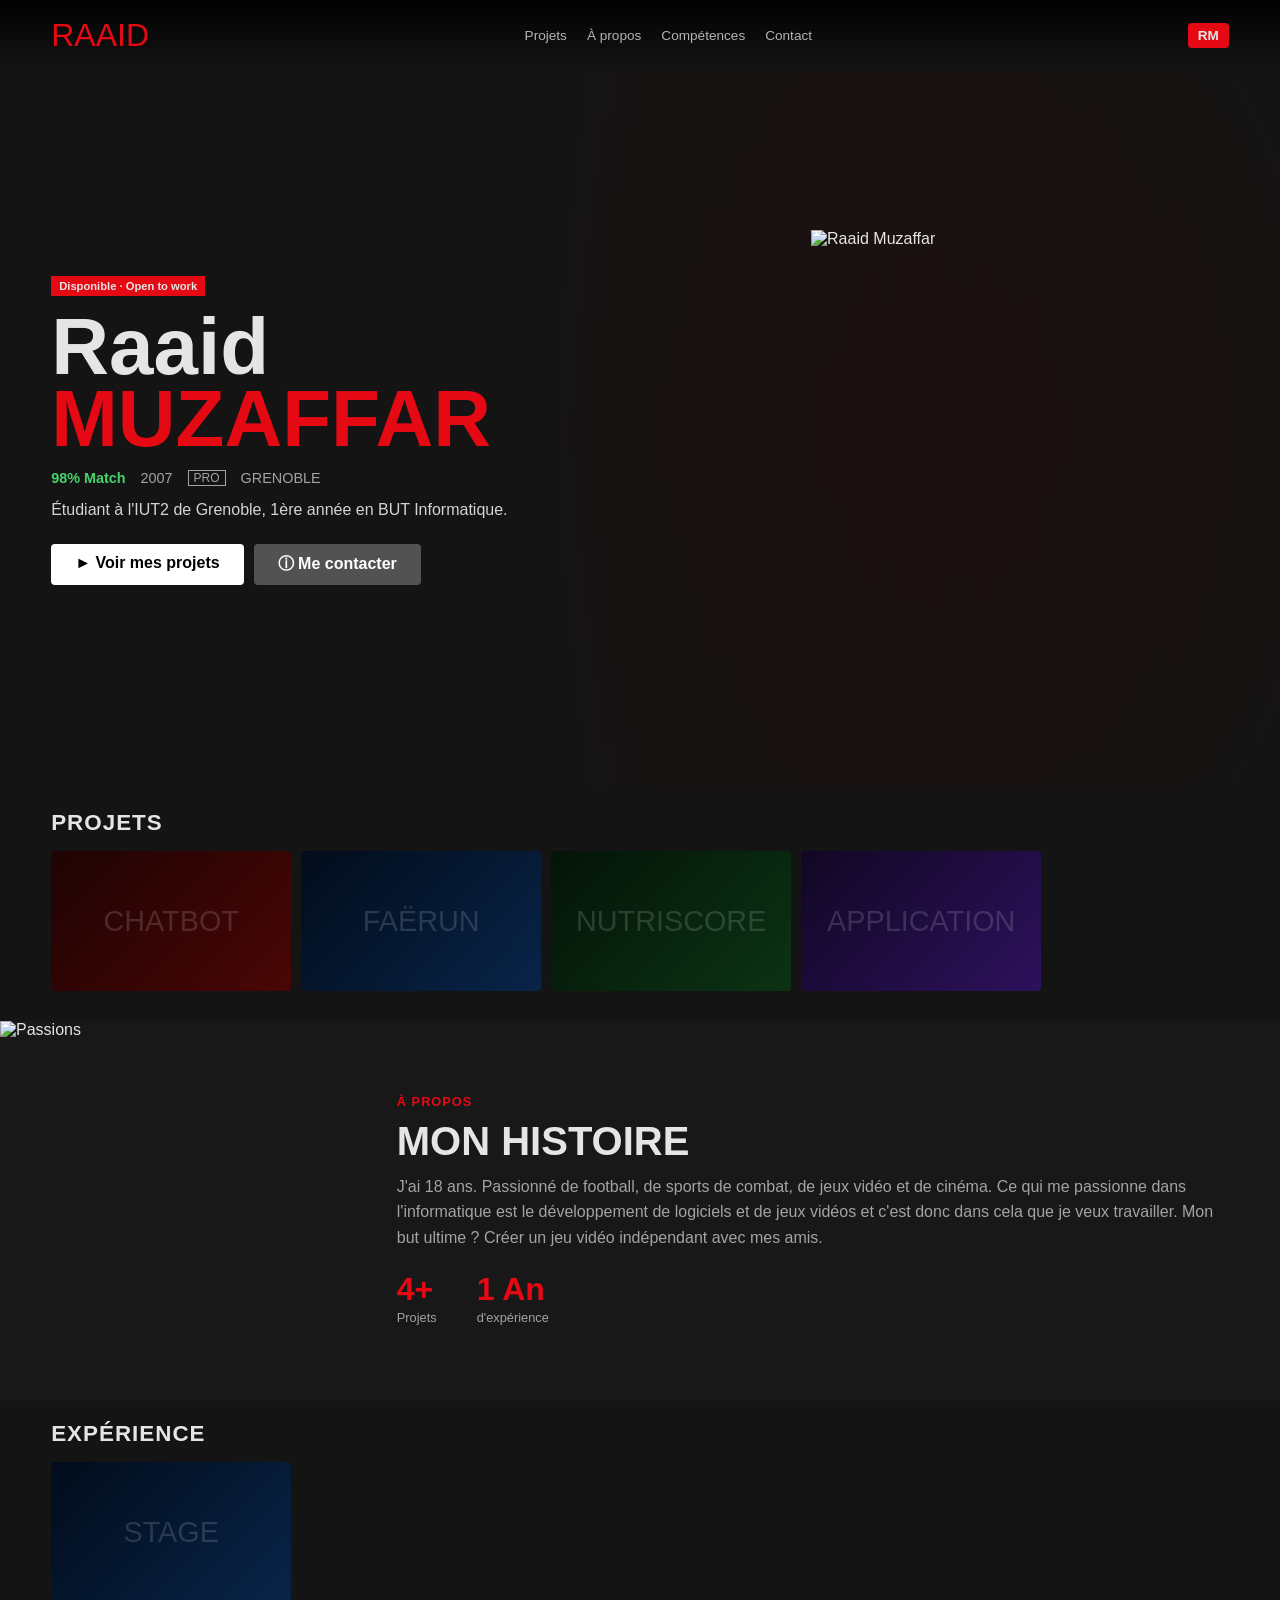
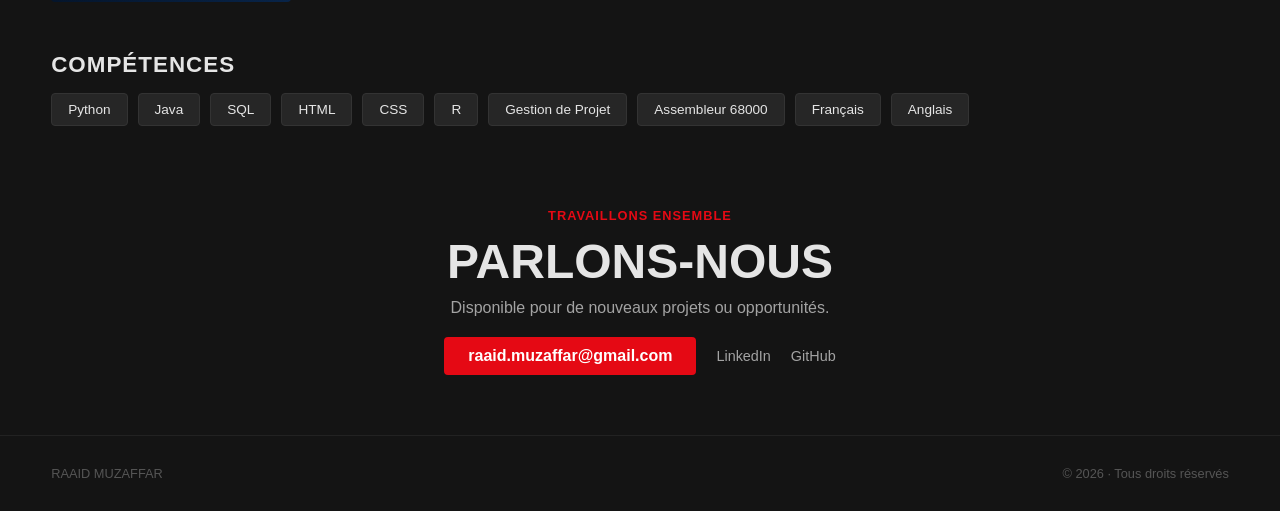
==== index.html @ b2a7c962 "Add files via upload" ====
<!DOCTYPE html>
<html lang="fr">
<head>
  <meta charset="UTF-8">
  <meta name="viewport" content="width=device-width, initial-scale=1.0">
  <title>Raaid Muzaffar - Portfolio</title>
  <link rel="stylesheet" href="cssportfolio.css">
</head>
<body>

<nav class="barrenav">
  <div class="logo">RAAID</div>
  <ul class="liennav">
    <li><a href="#projets">Projets</a></li>
    <li><a href="#àpropos">À propos</a></li>
    <li><a href="#comp">Compétences</a></li>
    <li><a href="#contact">Contact</a></li>
  </ul>
  <div class="avatar">RM</div>
</nav>

<section class="principal">
  <div class="contenu-prin">
    <span class="badge">Disponible · Open to work</span>
    <h1 class="titre-prin">Raaid<br><span>MUZAFFAR</span></h1>
    <div class="infos-prin">
      <span class="match">98% Match</span>
      <span>2007</span>
      <span class="maturité">PRO</span>
      <span>GRENOBLE</span>
    </div>
    <p class="desc-prin">Étudiant à l'IUT2 de Grenoble, 1ère année en BUT Informatique.</p>
    <div class="btn-prin">
      <a href="#projets" class="btn-proj">► Voir mes projets</a>
      <a href="#contact" class="btn-cont">ⓘ Me contacter</a>
    </div>
  </div>
  <div class="photo-prin">
    <img src="https://i.postimg.cc/MpTfGLQb/IMG-1125.jpg" alt="Raaid Muzaffar">
  </div>
</section>

<section class="section-row" id="projets">
  <h2 class="titre-projets">PROJETS</h2>
  <div class="contenu-projets">
    <a href="chatbot.html" class="carte proj1">
      <div class="titre-proj">CHATBOT</div>
      <div class="overlay-proj">
        <div class="nom-proj">CHATBOT</div>
        <div class="tags-proj">Java · Teamwork</div>
      </div>
    </a>
    <a href="faerun.html" class="carte proj2">
      <div class="titre-proj">FAËRUN</div>
      <div class="overlay-proj">
        <div class="nom-proj">PROJET FAËRUN</div>
        <div class="tags-proj">Java · Autonomie</div>
      </div>
    </a>
    <a href="nutriscore.html" class="carte proj3">
      <div class="titre-proj">NUTRISCORE</div>
      <div class="overlay-proj">
        <div class="nom-proj">Nutriscore</div>
        <div class="tags-proj">R · SQL · Gestion de Projet</div>
      </div>
    </a>
    <a href="application.html" class="carte proj4">
      <div class="titre-proj">APPLICATION</div>
      <div class="overlay-proj">
        <div class="nom-proj">Application</div>
        <div class="tags-proj">Java · UML</div>
      </div>
    </a>
  </div>
</section>

<section class="àpropos" id="àpropos">
  <div class="img-àpropos">
    <img src="https://i.postimg.cc/ZK7KgB7j/Passions-Portfolio.png" alt="Passions">
  </div>
  <div class="txt-àpropos">
    <span class="grostxt-àpropos">À PROPOS</span>
    <h2>MON HISTOIRE</h2>
    <p>
      J'ai 18 ans. Passionné de football, de sports de combat, de jeux vidéo et de cinéma.
      Ce qui me passionne dans l'informatique est le développement de logiciels et de jeux vidéos et c'est donc dans cela que je veux travailler.
      Mon but ultime ? Créer un jeu vidéo indépendant avec mes amis.
    </p>
    <div class="stats-àpropos">
      <div><strong>4+</strong><p>Projets</p></div>
      <div><strong>1 An</strong><p>d'expérience</p></div>
    </div>
  </div>
</section>

<section class="section-row">
  <h2 class="titre-projets">EXPÉRIENCE</h2>
  <div class="contenu-projets">
    <a href="stage-cern.html" class="carte proj2">
      <div class="titre-proj">STAGE</div>
      <div class="overlay-proj">
        <div class="nom-proj">Stage 3ème - CERN</div>
        <div class="tags-proj">Python · Fichiers</div>
      </div>
    </a>
  </div>
</section>

<section class="section-row" id="comp">
  <h2 class="titre-projets">COMPÉTENCES</h2>
  <div class="ts-comp">
    <span>Python</span><span>Java</span><span>SQL</span><span>HTML</span><span>CSS</span><span>R</span>
    <span>Gestion de Projet</span><span>Assembleur 68000</span><span>Français</span><span>Anglais</span>
  </div>
</section>

<section class="contact" id="contact">
  <span class="grostxt-àpropos">TRAVAILLONS ENSEMBLE</span>
  <h2>PARLONS-NOUS</h2>
  <p>Disponible pour de nouveaux projets ou opportunités.</p>
  <div class="lien-contact">
    <a href="mailto:raaid.muzaffar@gmail.com" class="btn-red">raaid.muzaffar@gmail.com</a>
    <a href="https://linkedin.com/in/raaid-muzaffar-5b97623b1" target="_blank" class="style-link">LinkedIn</a>
    <a href="https://github.com/raaid07" target="_blank" class="style-link">GitHub</a>
  </div>
</section>

<footer>
  <div>RAAID MUZAFFAR</div>
  <div>© 2026 · Tous droits réservés</div>
</footer>

</body>
</html>
---- cssportfolio.css ----
* { 
  margin: 0; padding: 0; box-sizing: border-box; 
}
/* Corps de la page de base menu portfoli*/
body { background: #141414;
  color: #e5e5e5;
  font-family: 'Inter', sans-serif;
  overflow-x: hidden;
  padding-top: 70px;
}
/*Tout en lien avec la barre de nvgation du portfoolio*/
.barrenav {
  position: fixed;
  top: 0; left: 0; right: 0;
  height: 70px;
  background: linear-gradient(to bottom, rgba(0,0,0,0.9), transparent);
  display: flex;
  align-items: center;
  justify-content: space-between;
  padding: 0 4%;
  z-index: 100;
}
.logo { 
  font-family: 'Bebas Neue', sans-serif; 
  font-size: 2rem; 
  color: #E50914; 
  text-decoration: none; 
}
.liennav { 
  display: flex; 
  gap: 20px; 
  list-style: none; 
}
.liennav a { 
  color: #b3b3b3; 
  text-decoration: none; 
  font-size: 0.85rem; 
}
.liennav a:hover { 
  color: #fff;}
.avatar {
  background: #E50914; padding: 5px 10px; border-radius: 4px; font-weight: bold; font-size: 0.85rem; 
}
/* Partie principal avc toutes les infos sur le portfdolio.*/
.principal { height: 80vh; display: flex; align-items: center; padding: 0 4%; gap: 40px; background: linear-gradient(to right, rgba(20,20,20,1) 40%, transparent), radial-gradient(circle, #2a0808 0%, #141414 100%);
}

.contenu-prin { 
  flex: 1; 
}

.photo-prin { flex: 0 0 300px; height: 400px; overflow: hidden; margin-right: 10%;
}

.photo-prin img { 
  width: 100%; height: 100%; object-fit: cover; object-position: top; 
}

.badge { 
  background: #E50914; 
  font-size: 0.7rem; 
  padding: 4px 8px; 
  font-weight: 600; 
  display: inline-block; 
}
.titre-prin { 
  font-family: 'Bebas Neue', sans-serif; 
  font-size: 5rem; 
  line-height: 0.9; 
  margin: 15px 0; 
}
.titre-prin span { 
  color: #E50914; 
}
.infos-prin { 
  display: flex; 
  gap: 15px; 
  font-size: 0.9rem; 
  color: #a3a3a3; 
  margin-bottom: 15px; 
}
.infos-prin .match { 
  color: #46d369; font-weight: bold; 
}
.infos-prin .maturité { 
  border: 1px solid #a3a3a3; padding: 0 5px; font-size: 0.75rem; 
}
.desc-prin { 
  max-width: 500px; color: #d4d4d4; margin-bottom: 25px; 
}
.btn-prin { 
  display: flex; gap: 10px; 
}
/* Css pour les boutoons portfolio*/
.btn-proj, .btn-cont { padding: 10px 24px; border-radius: 4px; font-weight: bold; text-decoration: none; display: inline-block; transition: 0.2s;
}
.btn-proj { 
  background: #fff; color: #000; 
}
.btn-proj:hover { 
  background: rgba(255,255,255,0.7); 
}
.btn-cont { 
  background: rgba(109,109,110,0.7); color: #fff; 
}
.btn-cont:hover { 
  background: rgba(109,109,110,0.4); 
}
.btn-red { 
  background: #E50914; color: #fff; padding: 10px 24px; border-radius: 4px; font-weight: bold; text-decoration: none; display: inline-block; 
}
/* Partie sur les projets avecc les informatiopns*/
.section-row { 
  padding: 20px 4%; 
}
.titre-projets { 
  font-family: 'Bebas Neue', sans-serif; font-size: 1.4rem; letter-spacing: 1px; margin-bottom: 15px; 
}

.contenu-projets { 
  display: flex; gap: 10px; overflow-x: auto; padding-bottom: 10px; 
}
.contenu-projets::-webkit-scrollbar { 
  display: none; 
}
/* lacarte elle meme des projets du portfolio*/
.carte {
  flex: 0 0 240px; height: 140px; border-radius: 4px; overflow: hidden; position: relative; cursor: pointer; transition: transform 0.3s; text-decoration: none; color: inherit;
}
.carte:hover { 
  transform: scale(1.05); z-index: 2; 
}
.titre-proj { 
  width: 100%; height: 100%; display: flex; align-items: center; justify-content: center; font-family: 'Bebas Neue', sans-serif; font-size: 1.8rem; color: rgba(255,255,255,0.15); 
}
.overlay-proj { 
  position: absolute; inset: 0; background: rgba(0,0,0,0.85); display: flex; flex-direction: column; justify-content: flex-end; padding: 15px; opacity: 0; transition: opacity 0.2s; 
}
.carte:hover .overlay-proj { 
  opacity: 1; 
}
.nom-proj { 
  font-weight: bold; font-size: 0.9rem; 
}
.tags-proj { 
  font-size: 0.75rem; color: #b3b3b3; margin-top: 5px; }
.proj1 { background: linear-gradient(135deg, #1f0303, #4a0606); 
}
.proj2 { 
  background: linear-gradient(135deg, #020c1b, #082449); 
}
.proj3 { 
  background: linear-gradient(135deg, #041408, #0b3314); 
}
.proj4 { 
  background: linear-gradient(135deg, #110724, #2d115c); 
}

/* la partie à propos avbec les images et la descriptionds*/
.àpropos { display: flex; align-items: stretch; background: #181818; min-height: 380px; }

.img-àpropos { flex: 0 0 26%; }
.img-àpropos img { width: 100%; height: 100%; object-fit: cover; display: block; }

.txt-àpropos { flex: 1; padding: 60px 5%; display: flex; flex-direction: column; justify-content: center; }

.grostxt-àpropos { color: #E50914; font-weight: bold; font-size: 0.8rem; letter-spacing: 1px; }
.txt-àpropos h2 { font-family: 'Bebas Neue', sans-serif; font-size: 2.5rem; margin: 10px 0; }
.txt-àpropos p { color: #a3a3a3; line-height: 1.6; }
.stats-àpropos { display: flex; gap: 40px; margin-top: 20px; }
.stats-àpropos strong { font-family: 'Bebas Neue', sans-serif; font-size: 2rem; color: #E50914; display: block; }
.stats-àpropos p { font-size: 0.8rem; }
/* La partier compétences avec toutes mes compétences du portfolio*/
.ts-comp { display: flex; flex-wrap: wrap; gap: 10px; }
.ts-comp span { background: #262626; padding: 8px 16px; border-radius: 4px; font-size: 0.85rem; border: 1px solid #333; }
/* La partie contact pour me contacter avec git mail linkedin*/
.contact { padding: 60px 4%; text-align: center; }
.contact h2 { font-family: 'Bebas Neue', sans-serif; font-size: 3rem; margin: 10px 0; }
.contact p { color: #a3a3a3; margin-bottom: 20px; }
/*les liens pour le contatc*/
.lien-contact { display: flex; justify-content: center; align-items: center; gap: 20px; }
.style-link { color: #a3a3a3; text-decoration: none; font-size: 0.9rem; }
.style-link:hover { color: #fff; text-decoration: underline; }
/* le footyer avec quelquers informaztions*/
footer { padding: 30px 4%; display: flex; justify-content: space-between; font-size: 0.8rem; color: #555; border-top: 1px solid #222; }
/* Début de la aprtie pour les pages projets donc chaque page à pratiquement la même structure donc meilleur de les relier à ce css*/
/* Css pour le bouton arrière pour retournezr à la page d'"accueil en haut de la page des projets portfolio*/
.btn-arriere { display: inline-block; margin: 24px 4% 0; color: #b3b3b3; text-decoration: none; font-size: 0.82rem; transition: color 0.2s; }
.btn-arriere:hover { color: #fff; }
/* Partie en haut à gauche des pages projets où c'et écrit le nom la date et les compétences et une mini despcription*/
.main-proj {
  min-height: 55vh;
  display: flex; align-items: flex-end;
  padding: 60px 4% 50px;
  position: relative; overflow: hidden;
}
.bg-main-proj { position: absolute; inset: 0; opacity: 0.25; }
.main-proj::before { content: ''; position: absolute; inset: 0; background: linear-gradient(to bottom, rgba(20,20,20,0.7) 0%, transparent 35%), linear-gradient(to top, #141414 0%, transparent 55%); z-index: 1;
}
.contenu-main-proj { position: relative; z-index: 2; }
.contenu-main-proj h1 { font-family: 'Bebas Neue', sans-serif; font-size: 5rem; line-height: 0.9; margin: 12px 0; }

.infos-main-proj { display: flex; gap: 8px; margin: 14px 0 18px; flex-wrap: wrap; }
.infos-main-proj span { background: rgba(38,38,38,0.8); border: 1px solid #3a3a3a; padding: 5px 14px; border-radius: 2px; font-size: 0.78rem; color: #b3b3b3; }
.infos-main-proj .tag-red { background: #E50914; border-color: #E50914; color: #fff; font-weight: 600; }
/* le reste de la partiue princiapler de la page*/
.main-structure { display: flex; padding: 0 4% 60px; align-items: flex-start; }
/* Partie avec le texte*/
.corps-main { flex: 1; padding: 40px 60px 0 0; min-width: 0; }
.corps-main h2 { font-family: 'Bebas Neue', sans-serif; font-size: 1.3rem; letter-spacing: 1.5px; color: #fff; margin: 40px 0 14px; padding-left: 14px; border-left: 3px solid #E50914; }
.corps-main h2:first-child { margin-top: 0; }
.corps-main p { color: #a3a3a3; line-height: 1.8; margin-bottom: 10px; font-size: 0.92rem; }
.corps-main ul { list-style: none; padding: 0; }
.corps-main ul li { color: #a3a3a3; font-size: 0.92rem; line-height: 1.8; padding-left: 16px; position: relative; }
.corps-main ul li::before { content: '—'; position: absolute; left: 0; color: #E50914; }
.divise-main { height: 1px; background: #222; margin: 10px 0; }
/* la sidebar qui montre des infos mais aussi les compeetences et des barre de competences*/
.sidebar-main { flex: 0 0 260px; padding-top: 40px; position: sticky; top: 90px; }
.sidebar-carte { background: #1c1c1c; border: 1px solid #2a2a2a; border-radius: 4px; padding: 24px; margin-bottom: 16px; }
.sidebar-carte h3 { font-family: 'Bebas Neue', sans-serif; font-size: 0.9rem; letter-spacing: 1.5px; color: #E50914; margin-bottom: 14px; }
.sidebar-info { display: flex; justify-content: space-between; padding: 8px 0; border-bottom: 1px solid #2a2a2a; font-size: 0.82rem; }
.sidebar-info:last-child { border-bottom: none; }
.sidebar-info .label { color: #555; }
.sidebar-info .valeur { color: #d4d4d4; font-weight: 500; }
.barre-comp { margin-bottom: 12px; }
.barre-comp-label { display: flex; justify-content: space-between; font-size: 0.8rem; color: #b3b3b3; margin-bottom: 5px; }
.barre-comp-track { height: 3px; background: #2a2a2a; border-radius: 2px; overflow: hidden; }
.barre-comp-fill { height: 100%; background: #E50914; border-radius: 2px; }
/*les liens dans la sidebarss*/
.lien-sidebar { display: block; text-align: center; padding: 10px; background: #262626; border: 1px solid #3a3a3a; border-radius: 4px; color: #d4d4d4; text-decoration: none; font-size: 0.82rem; font-weight: 600; transition: background 0.2s; margin-top: 6px; }
.lien-sidebar:hover { background: #333; color: #fff; }
/* le responsive pour les mobiles pour le portfolio */
@media (max-width: 480px) {
 
  /* partier princiaplme du portfolio*/
  .titre-prin { 
    font-size: 2.8rem; 
  }
  .photo-prin { 
    width: 85%; height: 280px;
  }
  .badge { 
    font-size: 0.65rem; 
  }
 
  /* lers p^rojets et experiences du portfiolio pour les mobiles responsive*/
  .carte { 
    flex: 0 0 150px; height: 100px; 
  }
  .titre-proj { 
    font-size: 1.3rem; 
  }
 
  /*la partie à propos pour le responsive*/
  .img-àpropos { 
    height: 220px; 
  }
  .txt-àpropos h2 { 
    font-size: 2rem; 
  }
  .stats-àpropos { 
    gap: 20px; 
  }
 
  /* responssive pour les pages des projets et expéreinces protfiloi*/
  .project-hero-content h1 { 
    font-size: 2.4rem; 
  }
  .project-hero { 
    min-height: 40vh; padding: 40px 4% 35px;
   }
 
  /* le retponsive du portfoiool footer*/
  footer { 
    flex-direction: column; gap: 6px; text-align: center; 
  }
}
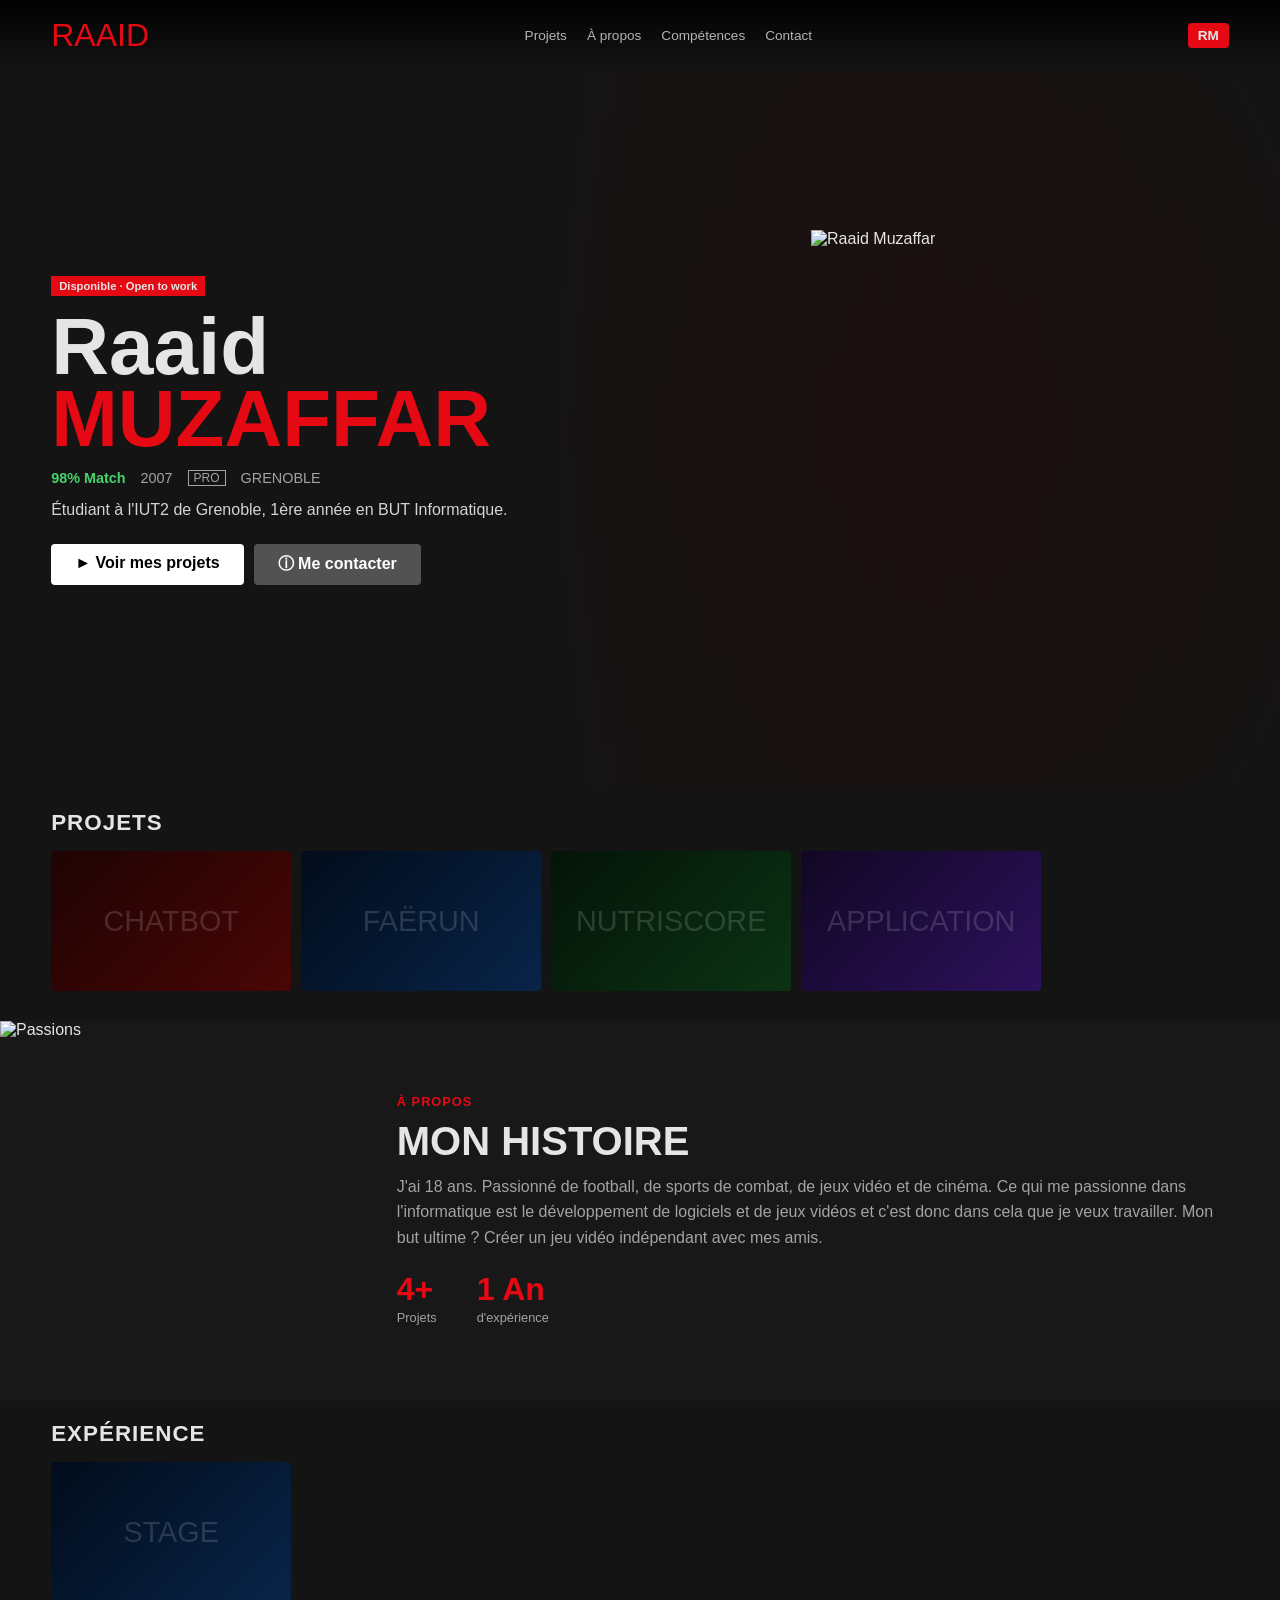
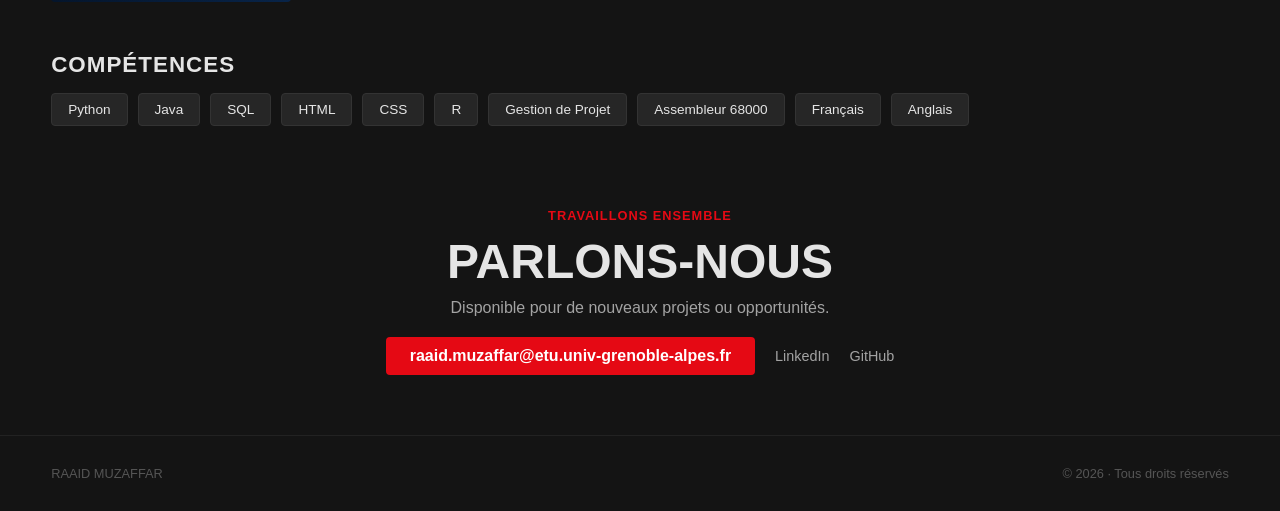
==== commit ee08197f: "Add files via upload" ====
--- a/index.html
+++ b/index.html
@@ -119,7 +119,7 @@
   <h2>PARLONS-NOUS</h2>
   <p>Disponible pour de nouveaux projets ou opportunités.</p>
   <div class="lien-contact">
-    <a href="mailto:raaid.muzaffar@gmail.com" class="btn-red">raaid.muzaffar@gmail.com</a>
+    <a href="mailto:raaid.muzaffar@gmail.com" class="btn-red">raaid.muzaffar@etu.univ-grenoble-alpes.fr</a>
     <a href="https://linkedin.com/in/raaid-muzaffar-5b97623b1" target="_blank" class="style-link">LinkedIn</a>
     <a href="https://github.com/raaid07" target="_blank" class="style-link">GitHub</a>
   </div>
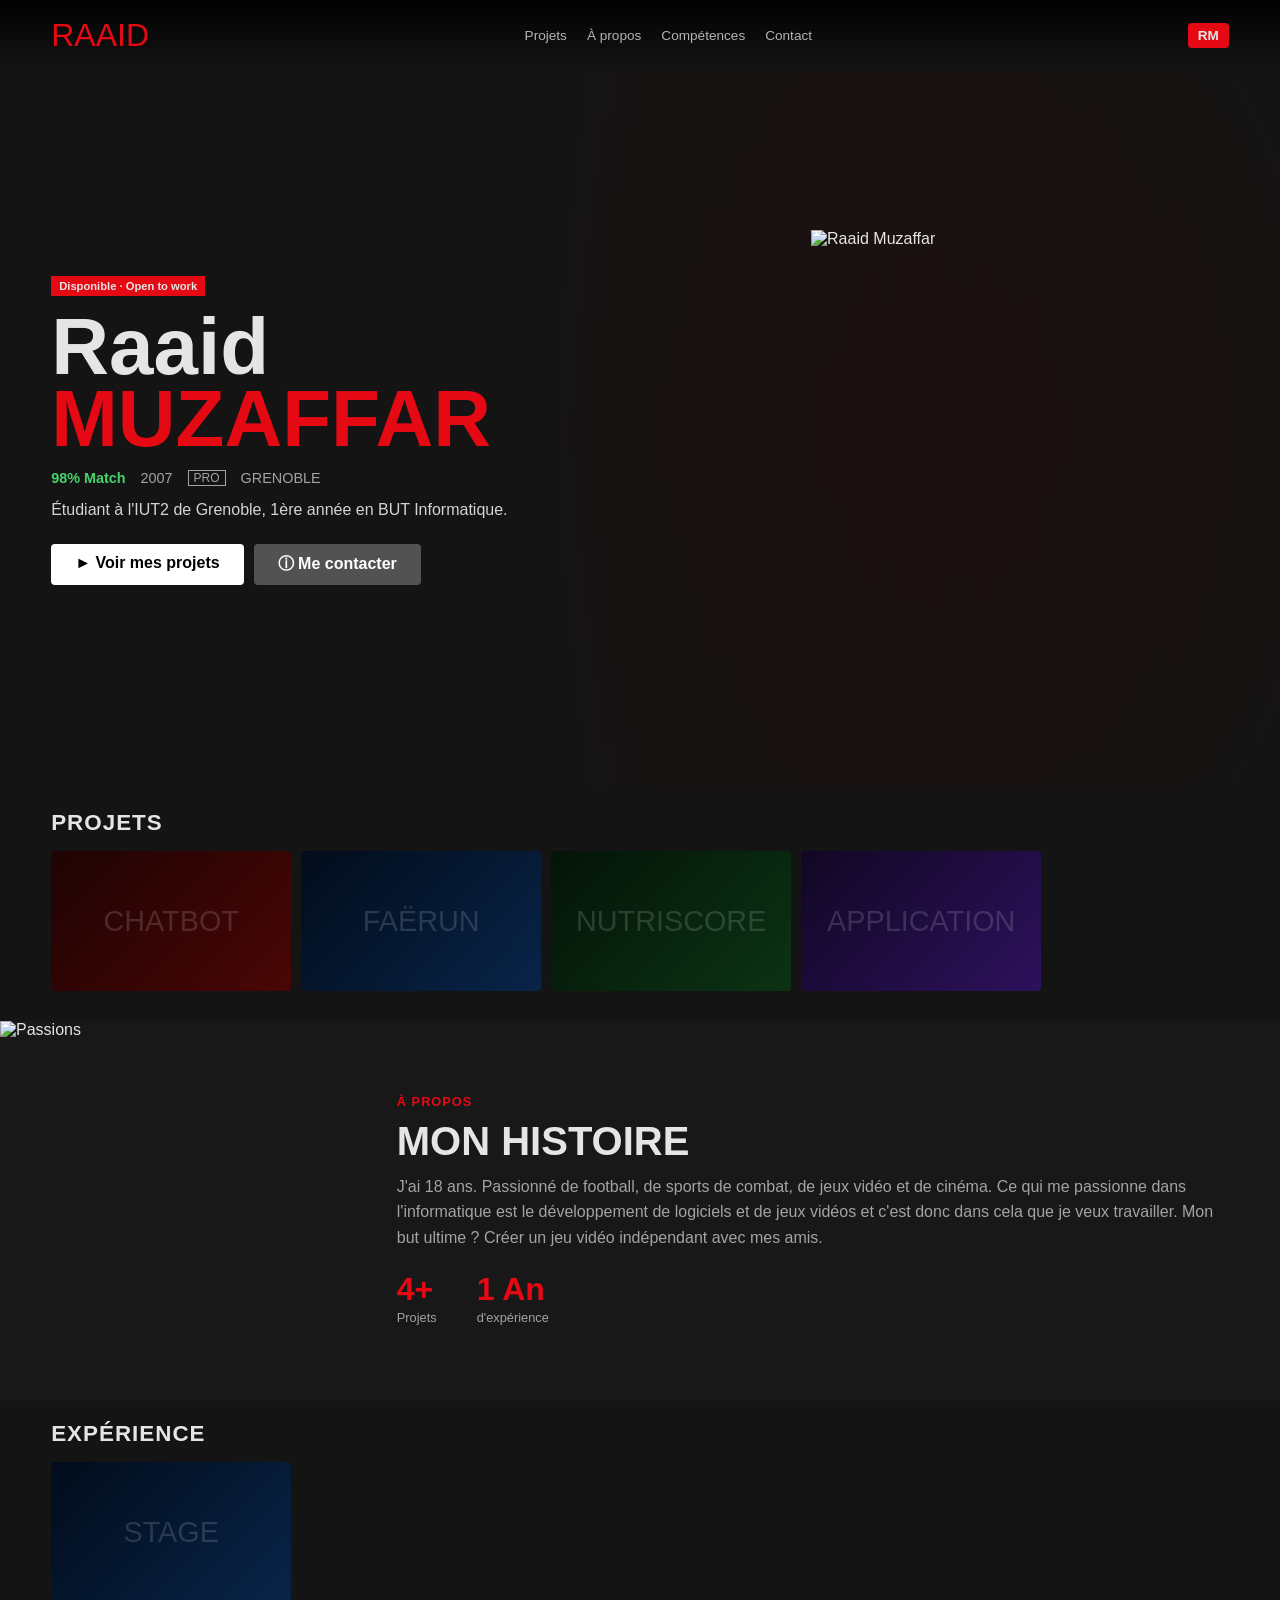
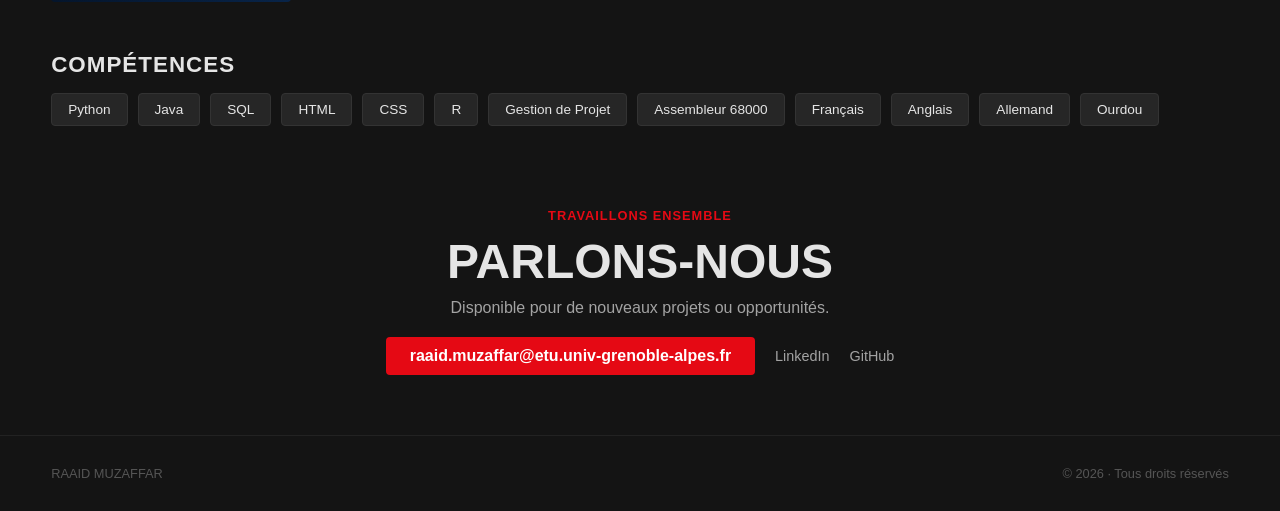
==== commit 64e0089c: "Add German and Urdu to skills section" ====
--- a/index.html
+++ b/index.html
@@ -47,7 +47,7 @@
       <div class="titre-proj">CHATBOT</div>
       <div class="overlay-proj">
         <div class="nom-proj">CHATBOT</div>
-        <div class="tags-proj">Java · Teamwork</div>
+        <div class="tags-proj">Java · Travail d'équipe</div>
       </div>
     </a>
     <a href="faerun.html" class="carte proj2">
@@ -111,6 +111,7 @@
   <div class="ts-comp">
     <span>Python</span><span>Java</span><span>SQL</span><span>HTML</span><span>CSS</span><span>R</span>
     <span>Gestion de Projet</span><span>Assembleur 68000</span><span>Français</span><span>Anglais</span>
+    <span>Allemand</span><span>Ourdou</span>
   </div>
 </section>
 
@@ -119,7 +120,7 @@
   <h2>PARLONS-NOUS</h2>
   <p>Disponible pour de nouveaux projets ou opportunités.</p>
   <div class="lien-contact">
-    <a href="mailto:raaid.muzaffar@gmail.com" class="btn-red">raaid.muzaffar@etu.univ-grenoble-alpes.fr</a>
+    <a href="mailto:raaid.muzaffar@etu.univ-grenoble-alpes.fr" class="btn-red">raaid.muzaffar@etu.univ-grenoble-alpes.fr</a>
     <a href="https://linkedin.com/in/raaid-muzaffar-5b97623b1" target="_blank" class="style-link">LinkedIn</a>
     <a href="https://github.com/raaid07" target="_blank" class="style-link">GitHub</a>
   </div>
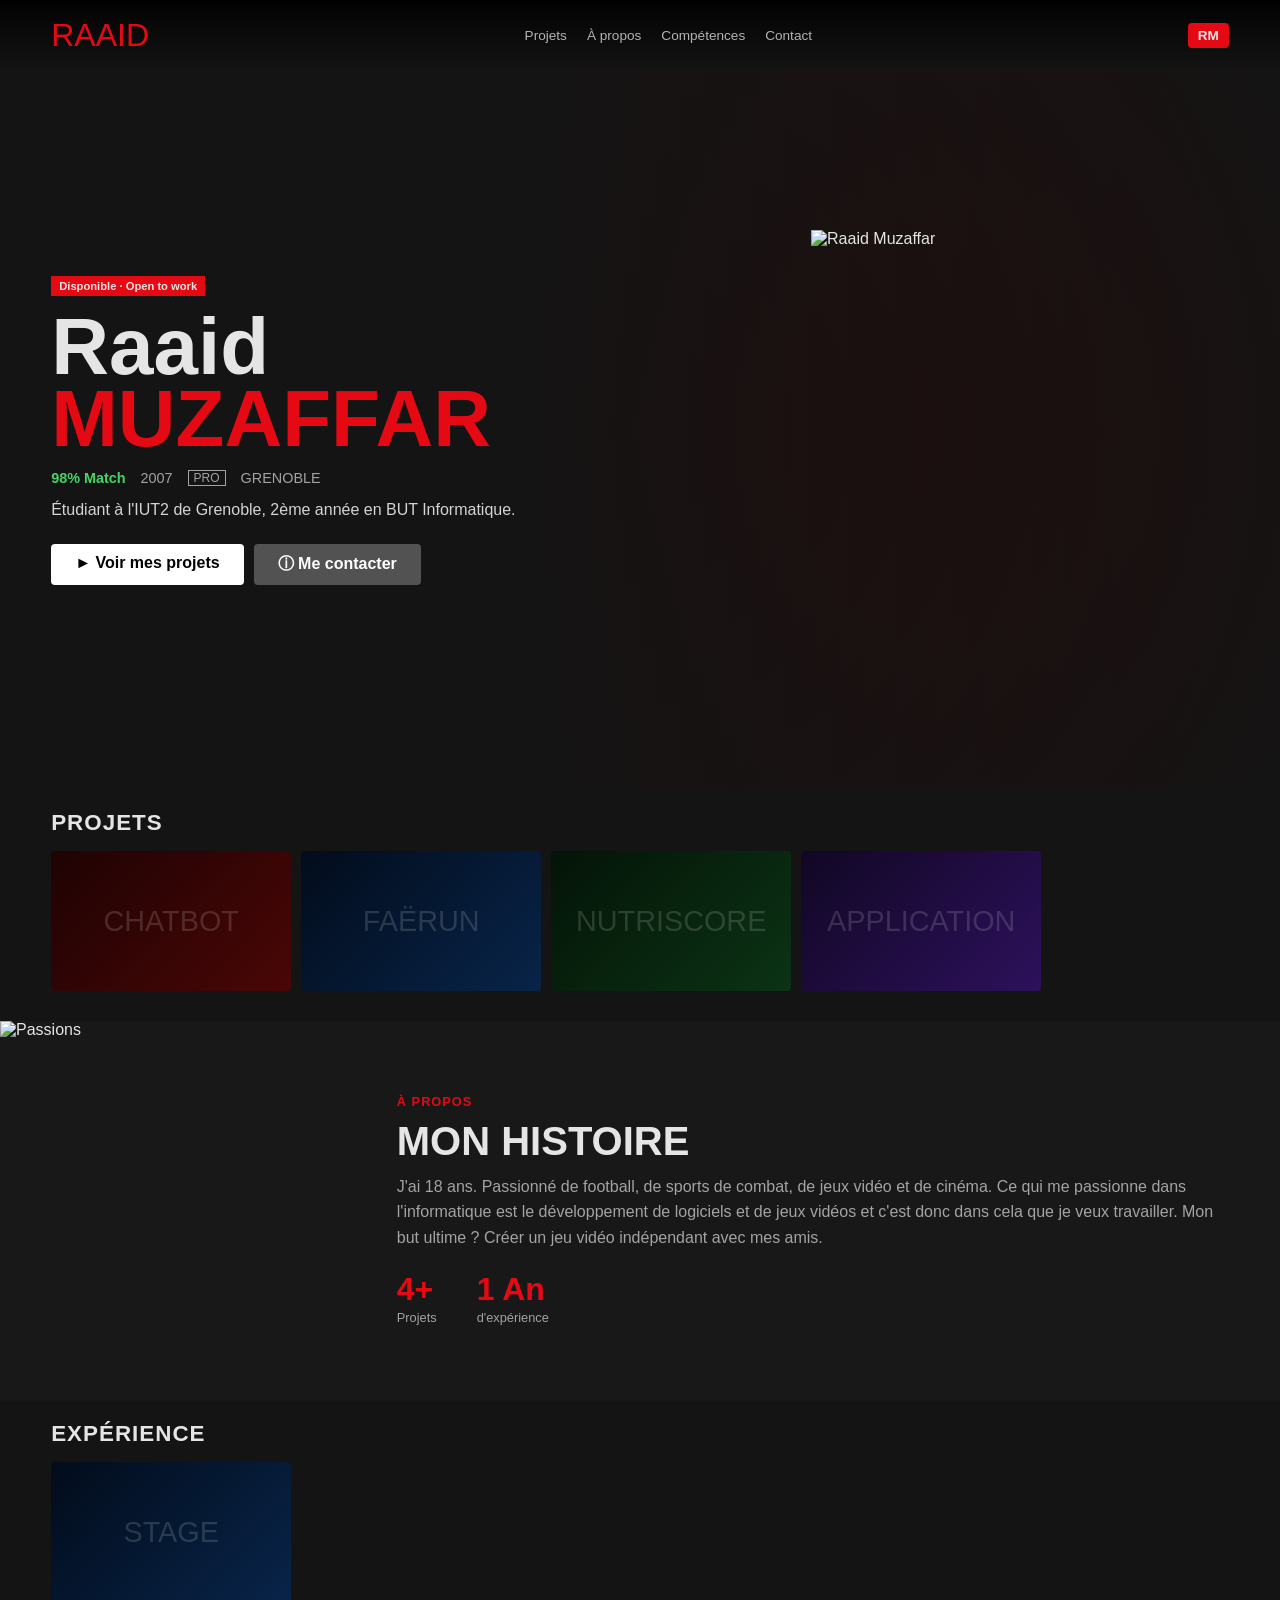
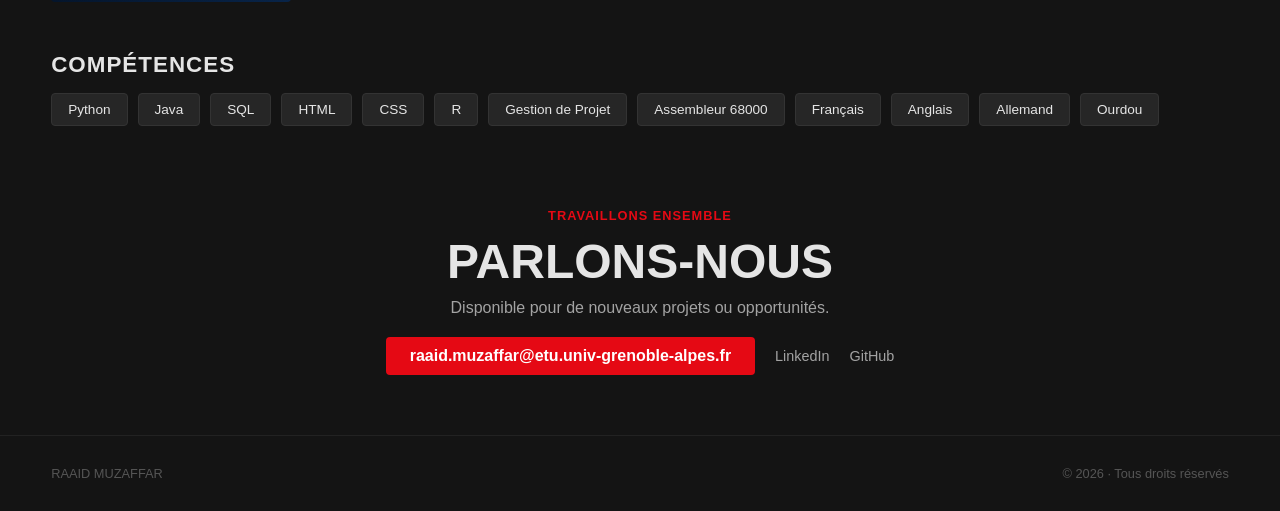
==== commit e57a40aa: "Update student year in index.html description" ====
--- a/index.html
+++ b/index.html
@@ -29,7 +29,7 @@
       <span class="maturité">PRO</span>
       <span>GRENOBLE</span>
     </div>
-    <p class="desc-prin">Étudiant à l'IUT2 de Grenoble, 1ère année en BUT Informatique.</p>
+    <p class="desc-prin">Étudiant à l'IUT2 de Grenoble, 2ème année en BUT Informatique.</p>
     <div class="btn-prin">
       <a href="#projets" class="btn-proj">► Voir mes projets</a>
       <a href="#contact" class="btn-cont">ⓘ Me contacter</a>
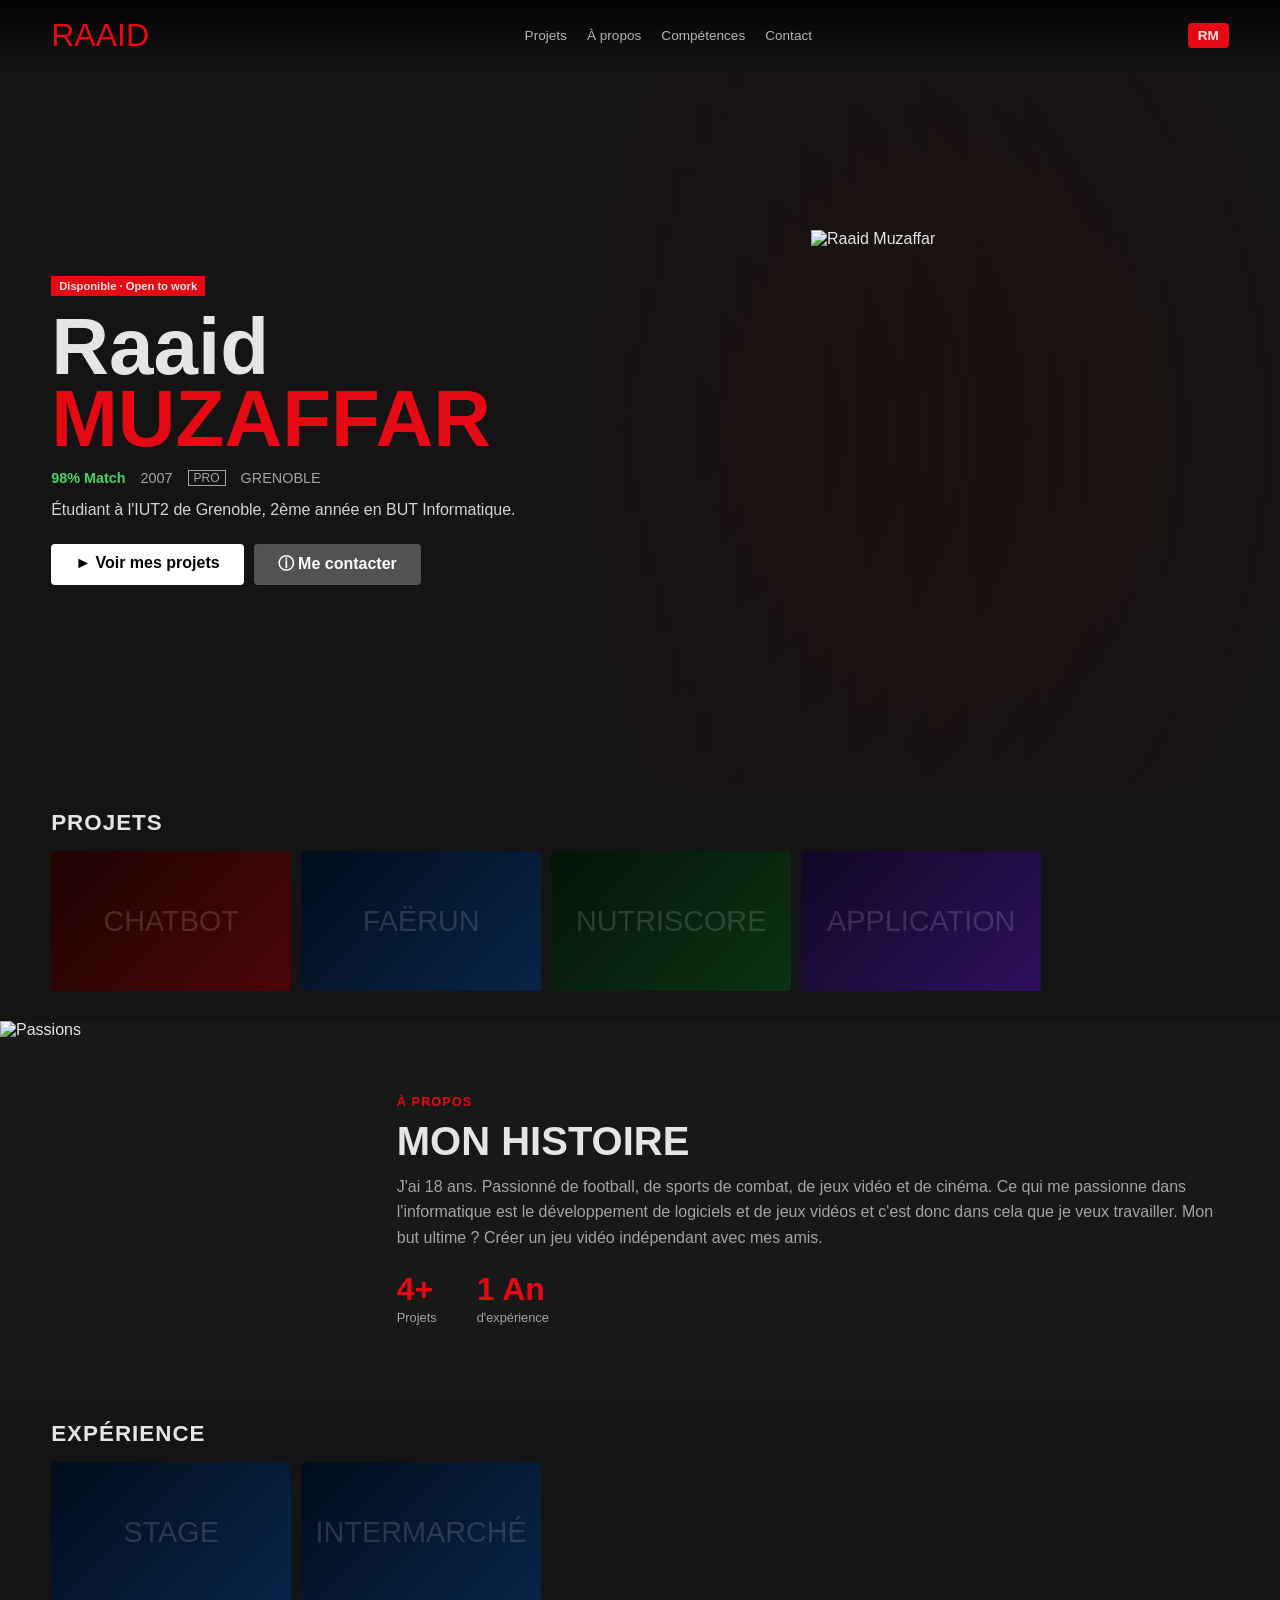
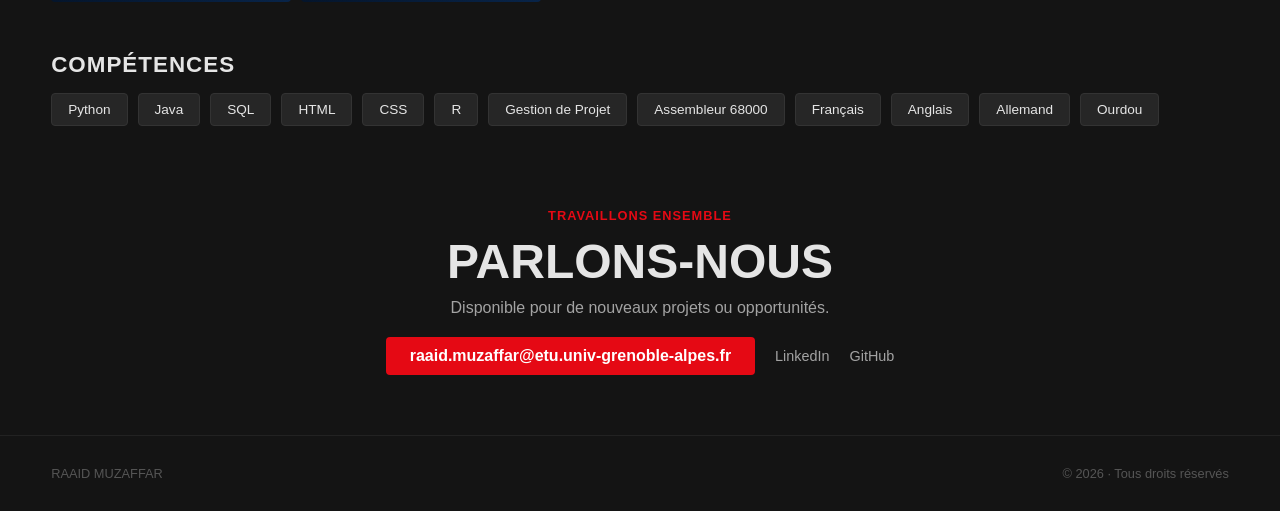
==== commit 85a4b48b: "Add Intermarché project link to index.html" ====
--- a/index.html
+++ b/index.html
@@ -103,6 +103,13 @@
         <div class="tags-proj">Python · Fichiers</div>
       </div>
     </a>
+    <a href="Intermarché.html" class="carte proj2">
+      <div class="titre-proj">INTERMARCHÉ</div>
+      <div class="overlay-proj">
+        <div class="nom-proj">Travail à Intermarché</div>
+        <div class="tags-proj">Boulangerie</div>
+      </div>
+    </a>
   </div>
 </section>
 
